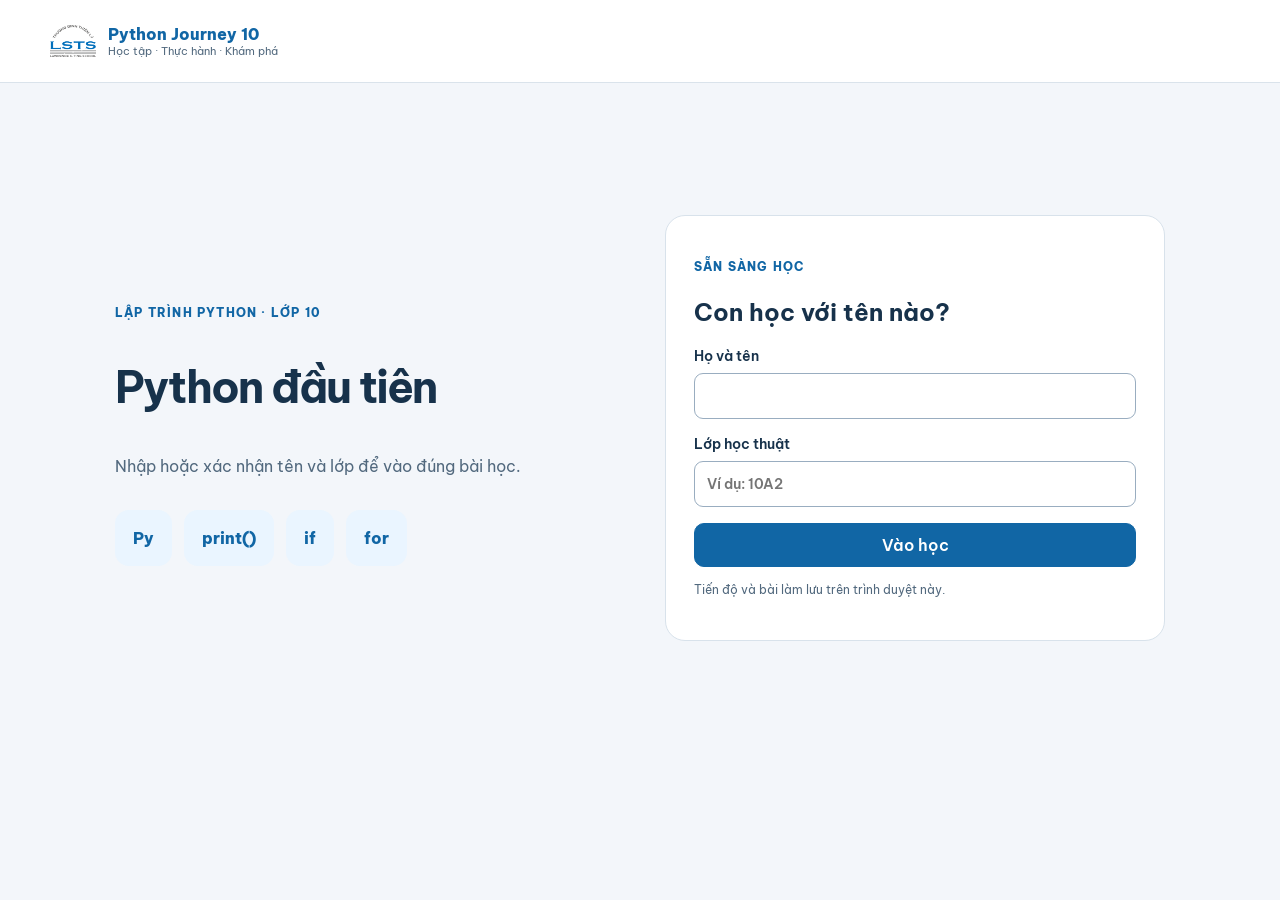
==== bai01/index.html @ 365a0a02 "Simplify learning navigation, rotate six 3D games and preserve sequential progress" ====
<!doctype html><html lang="vi"><head><meta charset="utf-8"><meta name="viewport" content="width=device-width,initial-scale=1"><meta name="theme-color" content="#1166a5"><title>Python Journey 10</title><link rel="stylesheet" href="../shared/shell.css?v=6b348f273601"></head><body><div id="app"></div><script src="../course.js?v=6b348f273601"></script><script>window.STANDALONE={...COURSE_CONFIG,base:"../",entry:"bai01"};</script><script src="../shared/store.js?v=6b348f273601"></script><script src="../shared/shell.js?v=6b348f273601"></script></body></html>
---- shared/shell.css ----
@import url('https://fonts.googleapis.com/css2?family=Be+Vietnam+Pro:wght@400;500;600;700;800&display=swap');
:root{font-family:'Be Vietnam Pro',system-ui,sans-serif;color:#17324b;background:#f3f6fa;--accent:#087d78;--wash:#e8f5f2}*{box-sizing:border-box}body{margin:0}button,input,select{font:inherit}button,a{touch-action:manipulation}button{cursor:pointer}button:disabled{opacity:.6;cursor:wait}button:focus-visible,a:focus-visible,input:focus-visible,select:focus-visible{outline:3px solid #d97706;outline-offset:3px}a{color:var(--accent);text-decoration:none}button,.button{display:inline-flex;align-items:center;justify-content:center;gap:8px;border:1px solid #c9d7e3;background:white;color:#17324b;border-radius:10px;min-height:44px;padding:10px 15px;font-weight:600}.primary{background:var(--accent);color:#fff;border-color:var(--accent)}.brand{display:flex;align-items:center;gap:12px;font-weight:800}.brand img{width:46px;height:46px;object-fit:contain}.brand small{display:block;font-size:11px;font-weight:400;color:#52697e}.header{display:flex;justify-content:space-between;align-items:center;gap:16px;padding:18px max(22px,calc((100vw - 1180px)/2));background:#fff;border-bottom:1px solid #dae3eb}.actions{display:flex;align-items:center;gap:8px;flex-wrap:wrap}.container{max-width:1180px;padding:30px 22px 70px;margin:auto}h1{font-size:clamp(28px,4vw,44px);line-height:1.25;letter-spacing:-.04em}p{line-height:1.75;color:#52697e}.eyebrow{font-size:12px;letter-spacing:.1em;text-transform:uppercase;color:var(--accent);font-weight:800}.welcome{display:grid;grid-template-columns:1fr 1fr;gap:50px;align-items:center;max-width:1050px;min-height:70vh;margin:auto}.welcome h1{max-width:530px}.intro-symbols{display:flex;gap:12px;margin-top:30px}.intro-symbols span{display:grid;place-items:center;padding:18px;border-radius:14px;background:var(--wash);color:var(--accent);font-weight:800}.panel{background:white;border:1px solid #d8e2eb;border-radius:20px;padding:28px}.field{display:block;margin:16px 0;font-size:14px;font-weight:600}.field input,.field select{display:block;width:100%;min-height:46px;margin-top:8px;border:1px solid #99adc0;background:white;padding:10px 12px;border-radius:9px;color:#17324b}.hint{font-size:12px}.notice{border:1px solid #b9dacf;background:var(--wash);border-radius:14px;padding:16px 20px;margin:20px 0;font-size:14px;line-height:1.6}.error{background:#fff0ed;color:#9f3028;padding:12px;border-radius:10px}.grid{display:grid;grid-template-columns:repeat(auto-fill,minmax(300px,1fr));gap:18px}.card{display:flex;flex-direction:column;gap:10px;padding:23px;background:white;border:1px solid #d8e2eb;border-radius:18px;color:#17324b}.card:hover{border-color:var(--accent);box-shadow:0 8px 25px #17324b0d}.card h2{font-size:19px;margin:4px 0;line-height:1.45}.card p{font-size:13px;margin:0}.card-bottom{border-top:1px solid #d8e2eb;padding-top:14px;display:flex;justify-content:space-between;font-size:13px}.stats{display:flex;gap:20px;flex-wrap:wrap;margin:20px 0}.stats div{padding:16px 25px;background:white;border:1px solid #d8e2eb;border-radius:14px}.stats b{font-size:26px}.stats small{display:block;color:#52697e}.bar{height:50px;display:flex;align-items:center;justify-content:space-between;gap:8px;background:white;border-bottom:1px solid #d8e2eb;padding:3px 10px}.bar button{padding:5px 9px;font-size:12px}.bar .title{font-size:12px;max-width:44%;white-space:nowrap;overflow:hidden;text-overflow:ellipsis}.bar .status{font-size:11px;color:#52697e}.frame{width:100%;height:calc(100dvh - 50px);display:block;border:0}.tools{position:fixed;top:54px;right:10px;width:min(350px,calc(100vw - 20px));z-index:100;background:white;padding:18px;border:1px solid #c9d7e3;border-radius:14px;box-shadow:0 15px 40px #17324b25}.tools button{width:100%;margin:4px 0;justify-content:flex-start}.tools p{font-size:12px}.footer{padding:25px;text-align:center;font-size:12px;color:#52697e}dialog{border:1px solid #c9d7e3;border-radius:18px;max-width:560px;width:calc(100vw - 30px);padding:25px;max-height:90dvh}dialog::backdrop{background:#112d4266}.hidden{display:none!important}.lesson-page{overflow:hidden}@media(max-width:650px){.welcome{grid-template-columns:1fr;gap:18px;min-height:0}.welcome h1{font-size:29px}.intro-symbols{display:none}.container{padding:24px 16px}.panel{padding:22px}.header{padding:13px 16px}.header .brand{font-size:14px}.grid{grid-template-columns:1fr}.bar .title{display:none}.bar .status{max-width:110px;overflow:hidden;white-space:nowrap;text-overflow:ellipsis}.bar .actions{gap:5px}.stats{gap:8px}.stats div{flex:1;padding:12px}.footer{font-size:11px}}@media(prefers-reduced-motion:reduce){*{scroll-behavior:auto!important;animation:none!important;transition:none!important}}

.bar .actions{flex-wrap:nowrap;flex-shrink:0}.bar button{white-space:nowrap}.bar #back{flex-shrink:0}@media(max-width:650px){.bar .status{display:none}.bar{justify-content:space-between}.bar .actions{gap:6px}}

.resume{display:flex;align-items:center;justify-content:space-between;gap:16px;background:var(--wash);border:1px solid #bdd4d6;border-radius:18px;padding:20px}.resume h2{margin:8px 0;font-size:22px}.resume p{margin:0;font-size:13px}.course-filters{display:grid;grid-template-columns:2fr 1.5fr 1fr 1fr;gap:12px;margin-top:25px}.course-filters label{font-size:12px;font-weight:700}.course-filters input,.course-filters select{display:block;width:100%;font:inherit;min-height:44px;margin-top:7px;padding:10px;border:1px solid #b0c4d2;border-radius:9px;background:white}.card[hidden]{display:none!important}@media(max-width:700px){.course-filters{grid-template-columns:1fr 1fr}.resume{align-items:flex-start;flex-direction:column}.resume .button{width:100%}}

.world-page .bar{display:none}.world-page .frame{height:100dvh}.hope-choice{margin:12px 0}.hope-toggle{font:inherit;padding:10px 12px;border:1px solid #d1aa4d;border-radius:10px;background:#fff6d9;color:#765117;min-height:44px}
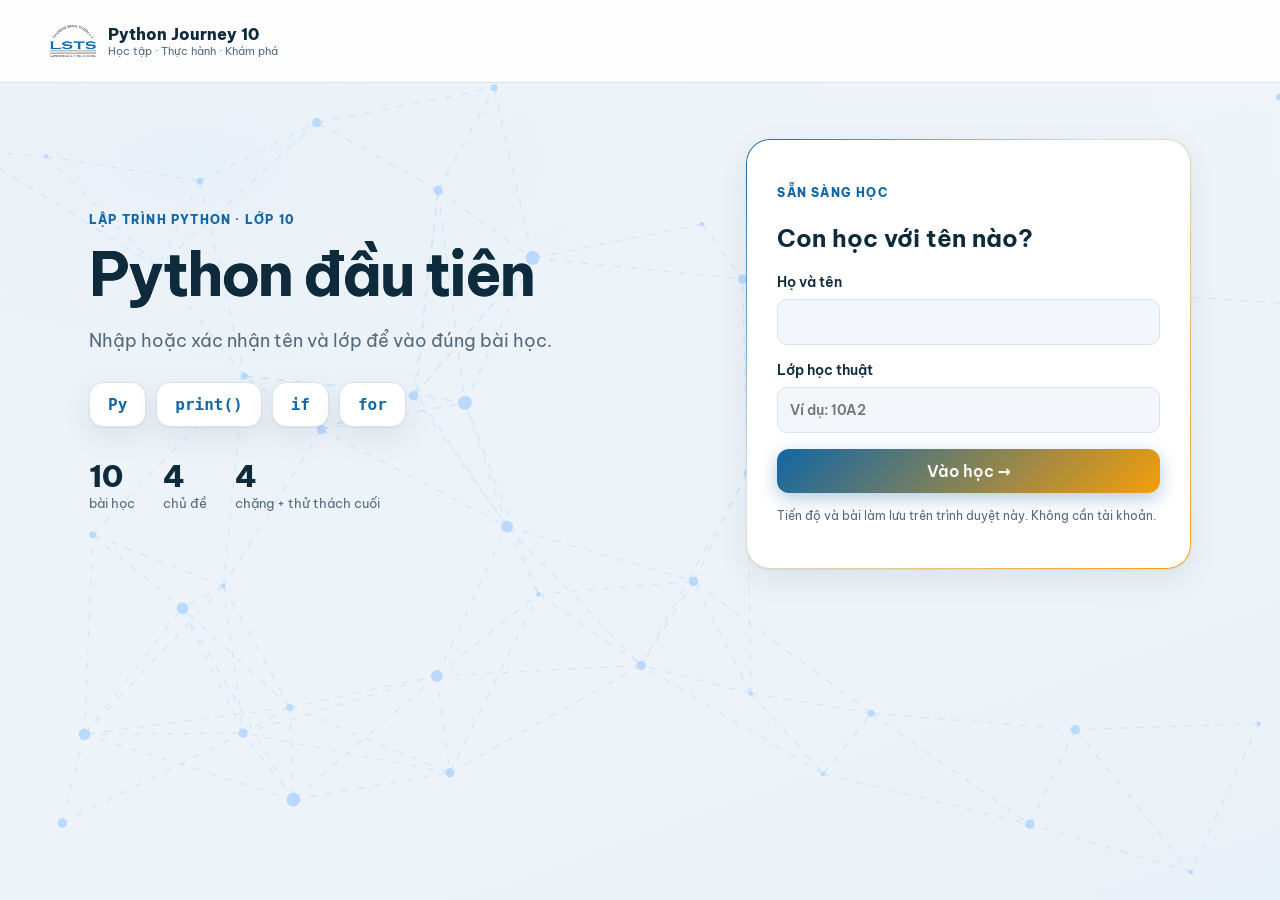
==== commit ee8513d0: "Python 10: đăng Bài 1–10, giao diện lab, Thử thách cuối, câu chữ tự nhiên hơn Co-Authored-By: Claude" ====
--- a/bai01/index.html
+++ b/bai01/index.html
@@ -1 +1 @@
-<!doctype html><html lang="vi"><head><meta charset="utf-8"><meta name="viewport" content="width=device-width,initial-scale=1"><meta name="theme-color" content="#1166a5"><title>Python Journey 10</title><link rel="stylesheet" href="../shared/shell.css?v=6b348f273601"></head><body><div id="app"></div><script src="../course.js?v=6b348f273601"></script><script>window.STANDALONE={...COURSE_CONFIG,base:"../",entry:"bai01"};</script><script src="../shared/store.js?v=6b348f273601"></script><script src="../shared/shell.js?v=6b348f273601"></script></body></html>+<!doctype html><html lang="vi"><head><meta charset="utf-8"><meta name="viewport" content="width=device-width,initial-scale=1"><meta name="theme-color" content="#1166a5"><title>Python Journey 10</title><link rel="stylesheet" href="../shared/shell.css?v=558e5ad5ece0"><link rel="stylesheet" href="../shared/lab.css?v=558e5ad5ece0"><script src="../shared/lab-shell.js?v=558e5ad5ece0"></script></head><body><div id="app"></div><script src="../course.js?v=558e5ad5ece0"></script><script>window.STANDALONE={...COURSE_CONFIG,base:"../",entry:"bai01"};</script><script src="../shared/store.js?v=558e5ad5ece0"></script><script src="../shared/shell.js?v=558e5ad5ece0"></script></body></html>
--- a/shared/lab.css
+++ b/shared/lab.css
@@ -0,0 +1,149 @@
+/* Giao diện "lab" (11/10/2026) — trang vào, trang khoá, thanh bài học. Bật bằng html[data-ui=lab].
+ * Màu theo khoá: html[data-course=ml-level1] (Data Lab, sáng) · html[data-course=dl-11] (Deep Lab, tối). */
+html[data-ui=lab]{
+  --lab-bg:#F3F7FB;--lab-bg2:#E9F1F8;--lab-ink:#0E2A3B;--lab-muted:#52697E;--lab-card:#FFFFFF;--lab-line:#D9E3EC;
+  --lab-a1:#0D9488;--lab-a2:#2563EB;--lab-a3:#F59E0B;--lab-hero1:#0B3B4A;--lab-hero2:#0E7C74;--lab-glow:rgba(13,148,136,.35);
+  --lab-net:#7DD3C7;--lab-chip:#E3F4F1;--lab-chip-ink:#0B6B64;--lab-shadow:0 1px 2px rgba(14,42,59,.06),0 10px 30px rgba(14,42,59,.08);
+  --accent:var(--lab-a1);--wash:var(--lab-chip);
+}
+/* Python, SQL, C++ (12/10/2026): sáng như Data Lab, giữ màu nhận diện cũ của từng khoá. */
+html[data-ui=lab][data-course=python-10]{
+  --lab-a1:#1166A5;--lab-a2:#F59E0B;--lab-a3:#0D9488;--lab-hero1:#0B2E4F;--lab-hero2:#1166A5;--lab-glow:rgba(17,102,165,.32);
+  --lab-net:#93C5FD;--lab-chip:#EAF5FF;--lab-chip-ink:#0B4F82;
+}
+html[data-ui=lab][data-course=sql-11]{
+  --lab-a1:#087D78;--lab-a2:#2563EB;--lab-a3:#F59E0B;--lab-hero1:#0A3B39;--lab-hero2:#087D78;--lab-glow:rgba(8,125,120,.32);
+  --lab-net:#86D9C9;--lab-chip:#E7F6F0;--lab-chip-ink:#06605C;
+}
+html[data-ui=lab][data-course=cpp-8-v2]{
+  --lab-a1:#5640A5;--lab-a2:#F59E0B;--lab-a3:#EC4899;--lab-hero1:#241A4F;--lab-hero2:#5640A5;--lab-glow:rgba(86,64,165,.32);
+  --lab-net:#C4B5FD;--lab-chip:#F1EDFF;--lab-chip-ink:#43308A;
+}
+html[data-ui=lab][data-course=dl-11]{
+  --lab-bg:#0A0F1F;--lab-bg2:#0F1630;--lab-ink:#E8EBF8;--lab-muted:#A2ABCF;--lab-card:#121A35;--lab-line:#28335E;
+  --lab-a1:#8B5CF6;--lab-a2:#22D3EE;--lab-a3:#F472B6;--lab-hero1:#1E1B4B;--lab-hero2:#4C1D95;--lab-glow:rgba(139,92,246,.45);
+  --lab-net:#A78BFA;--lab-chip:#1E2450;--lab-chip-ink:#C4B5FD;--lab-shadow:0 1px 2px rgba(0,0,0,.4),0 14px 40px rgba(0,0,0,.45);
+  color-scheme:dark;
+}
+html[data-ui=lab],html[data-ui=lab] body{background:var(--lab-bg);color:var(--lab-ink)}
+html[data-ui=lab] p{color:var(--lab-muted)}
+html[data-ui=lab] h1,html[data-ui=lab] h2{color:var(--lab-ink)}
+html[data-ui=lab] .eyebrow{color:var(--lab-a1)}
+html[data-ui=lab][data-course=dl-11] .eyebrow{color:var(--lab-a2)}
+html[data-ui=lab] button,html[data-ui=lab] .button{background:var(--lab-card);color:var(--lab-ink);border-color:var(--lab-line);border-radius:12px;transition:transform .15s,box-shadow .15s,border-color .15s}
+html[data-ui=lab] button:hover,html[data-ui=lab] .button:hover{border-color:var(--lab-a1);box-shadow:0 0 0 3px var(--lab-glow)}
+html[data-ui=lab] .primary{background:linear-gradient(135deg,var(--lab-a1),var(--lab-a2));color:#fff;border:0;box-shadow:0 6px 18px var(--lab-glow)}
+html[data-ui=lab] .primary:hover{transform:translateY(-1px)}
+html[data-ui=lab] .field input,html[data-ui=lab] .field select,html[data-ui=lab] .course-filters input,html[data-ui=lab] .course-filters select{background:var(--lab-bg);color:var(--lab-ink);border-color:var(--lab-line);border-radius:10px}
+html[data-ui=lab] .field input:focus,html[data-ui=lab] .field select:focus{border-color:var(--lab-a1);box-shadow:0 0 0 3px var(--lab-glow);outline:0}
+
+/* ---------------- đầu trang */
+html[data-ui=lab] .header.lab-header{background:color-mix(in srgb,var(--lab-card) 86%,transparent);backdrop-filter:blur(10px);border-bottom:1px solid var(--lab-line);position:sticky;top:0;z-index:20}
+html[data-ui=lab] .brand{color:var(--lab-ink)}
+html[data-ui=lab] .brand small{color:var(--lab-muted)}
+html[data-ui=lab][data-course=dl-11] .brand img{filter:brightness(0) invert(1)}
+html[data-ui=lab] .lab-chip{background:var(--lab-chip);color:var(--lab-chip-ink);border-color:transparent;border-radius:999px}
+
+/* ---------------- nền mạng động */
+.lab-net{position:absolute;inset:0;width:100%;height:100%;pointer-events:none;opacity:.55}
+.lab-net line{stroke:var(--lab-net);stroke-width:1;stroke-dasharray:6 8;animation:lab-flow 6s linear infinite;opacity:.55}
+.lab-net circle{fill:var(--lab-net);animation:lab-pulse 3.2s ease-in-out infinite}
+@keyframes lab-flow{to{stroke-dashoffset:-140}}
+@keyframes lab-pulse{0%,100%{opacity:.35}50%{opacity:1}}
+
+/* ---------------- trang vào */
+.lab-gate{position:relative;min-height:calc(100dvh - 83px);overflow:hidden;background:radial-gradient(1200px 600px at 15% 10%,var(--lab-bg2),transparent),linear-gradient(160deg,var(--lab-bg),var(--lab-bg2))}
+.lab-gate-inner{position:relative;max-width:1150px;margin:auto;padding:56px 24px 64px;display:grid;grid-template-columns:1.15fr .85fr;gap:56px;align-items:center}
+.lab-gate-text h1{font-size:clamp(34px,5vw,60px);line-height:1.08;letter-spacing:-.035em;margin:10px 0 18px;max-width:640px;
+  background:linear-gradient(120deg,var(--lab-ink) 30%,var(--lab-a1) 70%,var(--lab-a2));-webkit-background-clip:text;background-clip:text;color:transparent}
+.lab-lead{font-size:18px;max-width:560px}
+html[data-ui=lab] .intro-symbols{display:flex;gap:10px;flex-wrap:wrap;margin-top:26px}
+html[data-ui=lab] .intro-symbols span{padding:12px 18px;border-radius:14px;background:var(--lab-card);color:var(--lab-a1);border:1px solid var(--lab-line);box-shadow:var(--lab-shadow);font-weight:800;font-family:"JetBrains Mono",Consolas,monospace}
+html[data-ui=lab][data-course=dl-11] .intro-symbols span{color:var(--lab-a2);box-shadow:0 0 18px var(--lab-glow)}
+.lab-facts{display:flex;gap:28px;margin:30px 0 0;padding:0}
+.lab-facts div{margin:0}.lab-facts dt{font-size:30px;font-weight:800;color:var(--lab-ink)}.lab-facts dd{margin:0;font-size:13px;color:var(--lab-muted)}
+html[data-ui=lab] .panel.lab-panel{background:var(--lab-card);border:1px solid var(--lab-line);border-radius:24px;box-shadow:var(--lab-shadow);padding:30px;position:relative}
+html[data-ui=lab] .panel.lab-panel::before{content:"";position:absolute;inset:-1px;border-radius:24px;padding:1px;background:linear-gradient(135deg,var(--lab-a1),transparent 40%,var(--lab-a2));-webkit-mask:linear-gradient(#000 0 0) content-box,linear-gradient(#000 0 0);-webkit-mask-composite:xor;mask-composite:exclude;pointer-events:none}
+
+/* ---------------- trang khoá */
+.lab-home{max-width:1200px}
+.lab-hero{position:relative;overflow:hidden;display:grid;grid-template-columns:1fr auto;gap:30px;align-items:center;padding:36px 38px;border-radius:28px;
+  background:linear-gradient(135deg,var(--lab-hero1),var(--lab-hero2));color:#fff;box-shadow:var(--lab-shadow)}
+.lab-hero .lab-net{opacity:.35}
+.lab-hero-text{position:relative}
+.lab-hero h1{color:#fff!important;margin:6px 0 10px;font-size:clamp(28px,4vw,46px)}
+.lab-hero p{color:rgba(255,255,255,.82)!important;max-width:620px}
+.lab-hero .eyebrow{color:rgba(255,255,255,.75)!important}
+.lab-hero .actions button{background:rgba(255,255,255,.12);color:#fff;border-color:rgba(255,255,255,.3)}
+.lab-hero-stats{position:relative;display:flex;align-items:center;gap:22px}
+.lab-hero .stats{flex-direction:column;gap:10px;margin:0}
+.lab-hero .stats div{background:rgba(255,255,255,.1);border:1px solid rgba(255,255,255,.22);color:#fff;padding:10px 16px;border-radius:14px}
+.lab-hero .stats small{color:rgba(255,255,255,.75)}
+.lab-ring{position:relative;width:136px;height:136px}
+.lab-ring svg{width:100%;height:100%;transform:rotate(-90deg)}
+.lab-ring circle{fill:none;stroke-width:12}
+.lab-ring-bg{stroke:rgba(255,255,255,.18)}
+.lab-ring-fg{stroke:url(#none);stroke:#fff;stroke-linecap:round;transition:stroke-dasharray .8s}
+.lab-ring-text{position:absolute;inset:0;display:grid;place-content:center;text-align:center;color:#fff}
+.lab-ring-text b{font-size:30px;line-height:1}.lab-ring-text small{font-size:15px;opacity:.75}.lab-ring-text span{font-size:12px;opacity:.8}
+html[data-ui=lab] .resume.lab-resume{margin-top:22px;background:var(--lab-card);border:1px solid var(--lab-line);border-radius:20px;padding:16px;box-shadow:var(--lab-shadow);display:flex;align-items:center;gap:18px}
+.lab-resume-img{width:150px;height:92px;flex-shrink:0;border-radius:14px;background:var(--lab-bg2) center/cover no-repeat;border:1px solid var(--lab-line)}
+.lab-resume-text{flex:1}.lab-resume-text h2{margin:4px 0;font-size:21px}
+html[data-ui=lab] .notice.lab-notice{background:transparent;border:0;padding:6px 2px;margin:12px 0 0;color:var(--lab-muted);font-size:13px}
+.lab-filters{margin:18px 0 6px;background:var(--lab-card);border:1px solid var(--lab-line);border-radius:16px;padding:10px 16px}
+.lab-filters summary{cursor:pointer;font-weight:700;padding:6px 0;color:var(--lab-ink)}
+.lab-filters .course-filters{margin:10px 0 6px}
+html[data-ui=lab] .course-filters label{color:var(--lab-muted)}
+
+.lab-journey{position:relative;margin-top:10px;padding-left:28px}
+.lab-journey::before{content:"";position:absolute;left:13px;top:20px;bottom:20px;width:3px;border-radius:3px;background:linear-gradient(var(--lab-a1),var(--lab-a2),var(--lab-a3))}
+.lab-module{position:relative;margin:26px 0 8px}
+.lab-module-head{display:flex;align-items:center;gap:14px;margin:0 0 14px}
+.lab-module-head h2{margin:0;font-size:22px}
+.lab-module-head .eyebrow{margin:0}
+.lab-module-no{position:absolute;left:-28px;width:30px;height:30px;border-radius:50%;display:grid;place-items:center;font-weight:800;font-size:14px;color:#fff;
+  background:linear-gradient(135deg,var(--lab-a1),var(--lab-a2));box-shadow:0 0 0 5px var(--lab-bg),0 0 16px var(--lab-glow)}
+.lab-module-progress{margin-left:auto;display:flex;align-items:center;gap:10px;font-size:13px;color:var(--lab-muted);min-width:170px}
+.lab-module-progress i{flex:1;height:8px;border-radius:8px;background:var(--lab-line);position:relative;overflow:hidden}
+.lab-module-progress i::after{content:"";position:absolute;inset:0;width:calc(var(--p)*100%);background:linear-gradient(90deg,var(--lab-a1),var(--lab-a2));border-radius:8px}
+.grid.lab-grid{grid-template-columns:repeat(auto-fill,minmax(260px,1fr));gap:16px}
+html[data-ui=lab] .card.lab-card{padding:0;overflow:hidden;gap:0;background:var(--lab-card);border:1px solid var(--lab-line);border-radius:20px;color:var(--lab-ink);transition:transform .18s,box-shadow .18s,border-color .18s}
+html[data-ui=lab] .card.lab-card:hover{transform:translateY(-4px);border-color:var(--lab-a1);box-shadow:0 14px 34px var(--lab-glow)}
+.lab-cover{position:relative;height:130px;background:var(--lab-bg2) center/cover no-repeat;border-bottom:1px solid var(--lab-line)}
+.lab-cover::after{content:"";position:absolute;inset:0;background:linear-gradient(180deg,transparent 45%,rgba(0,0,0,.28))}
+.lab-cover-empty{background:linear-gradient(135deg,var(--lab-hero1),var(--lab-hero2))}
+.lab-cover-icon{position:absolute;inset:0;display:grid;place-items:center;font-size:44px;color:rgba(255,255,255,.75)}
+.lab-num{position:absolute;left:12px;bottom:10px;z-index:1;min-width:38px;height:38px;padding:0 8px;border-radius:12px;display:grid;place-items:center;font-weight:800;font-size:17px;color:#fff;background:rgba(0,0,0,.45);backdrop-filter:blur(4px)}
+.lab-kind{position:absolute;right:10px;top:10px;z-index:1;font-size:11px;font-weight:800;letter-spacing:.05em;text-transform:uppercase;padding:5px 9px;border-radius:999px;color:#fff;background:var(--lab-a2)}
+.lab-kind-activity{background:var(--lab-a3);color:#1f1300}
+.lab-card-body{padding:14px 16px 14px;display:flex;flex-direction:column;gap:6px;flex:1}
+html[data-ui=lab] .lab-card h2{font-size:17px;margin:0;line-height:1.4}
+html[data-ui=lab] .lab-card .card-bottom{margin-top:auto;border-top:1px solid var(--lab-line)}
+.lab-state.is-done{color:#16A34A;font-weight:700}.lab-state.is-started{color:var(--lab-a3);font-weight:700}
+html[data-ui=lab] .footer{color:var(--lab-muted)}
+
+/* ---------------- thanh bài học (trong khung) */
+html[data-ui=lab] .bar{background:linear-gradient(90deg,var(--lab-hero1),var(--lab-hero2));border:0;color:#fff}
+html[data-ui=lab] .bar .title{color:#fff;font-weight:700;font-size:13px}
+html[data-ui=lab] .bar .status{color:rgba(255,255,255,.75)}
+html[data-ui=lab] .bar button{background:rgba(255,255,255,.12);color:#fff;border-color:rgba(255,255,255,.28)}
+html[data-ui=lab] .tools{background:var(--lab-card);color:var(--lab-ink);border-color:var(--lab-line)}
+html[data-ui=lab] dialog{background:var(--lab-card);color:var(--lab-ink);border-color:var(--lab-line)}
+
+@media(max-width:820px){
+  .lab-gate-inner{grid-template-columns:1fr;gap:26px;padding:28px 16px 40px}
+  .lab-gate-text h1{font-size:34px}
+  .lab-hero{grid-template-columns:1fr;padding:24px 20px}
+  .lab-hero-stats{justify-content:flex-start}
+  .lab-ring{width:110px;height:110px}
+  .lab-journey{padding-left:22px}
+  .lab-module-no{left:-22px;width:26px;height:26px;font-size:12px}
+  .lab-journey::before{left:10px}
+  .lab-module-head{flex-wrap:wrap}
+  .lab-module-progress{margin-left:0;min-width:100%}
+  .lab-resume-img{display:none}
+  html[data-ui=lab] .resume.lab-resume{flex-direction:column;align-items:stretch}
+}
+@media(prefers-reduced-motion:reduce){.lab-net line,.lab-net circle{animation:none!important}}
+/* trang bài: tiêu đề đã có trong đầu bài (iframe) nên ẩn ở thanh ngoài */
+html[data-ui=lab] .lesson-page .bar .title{visibility:hidden}
